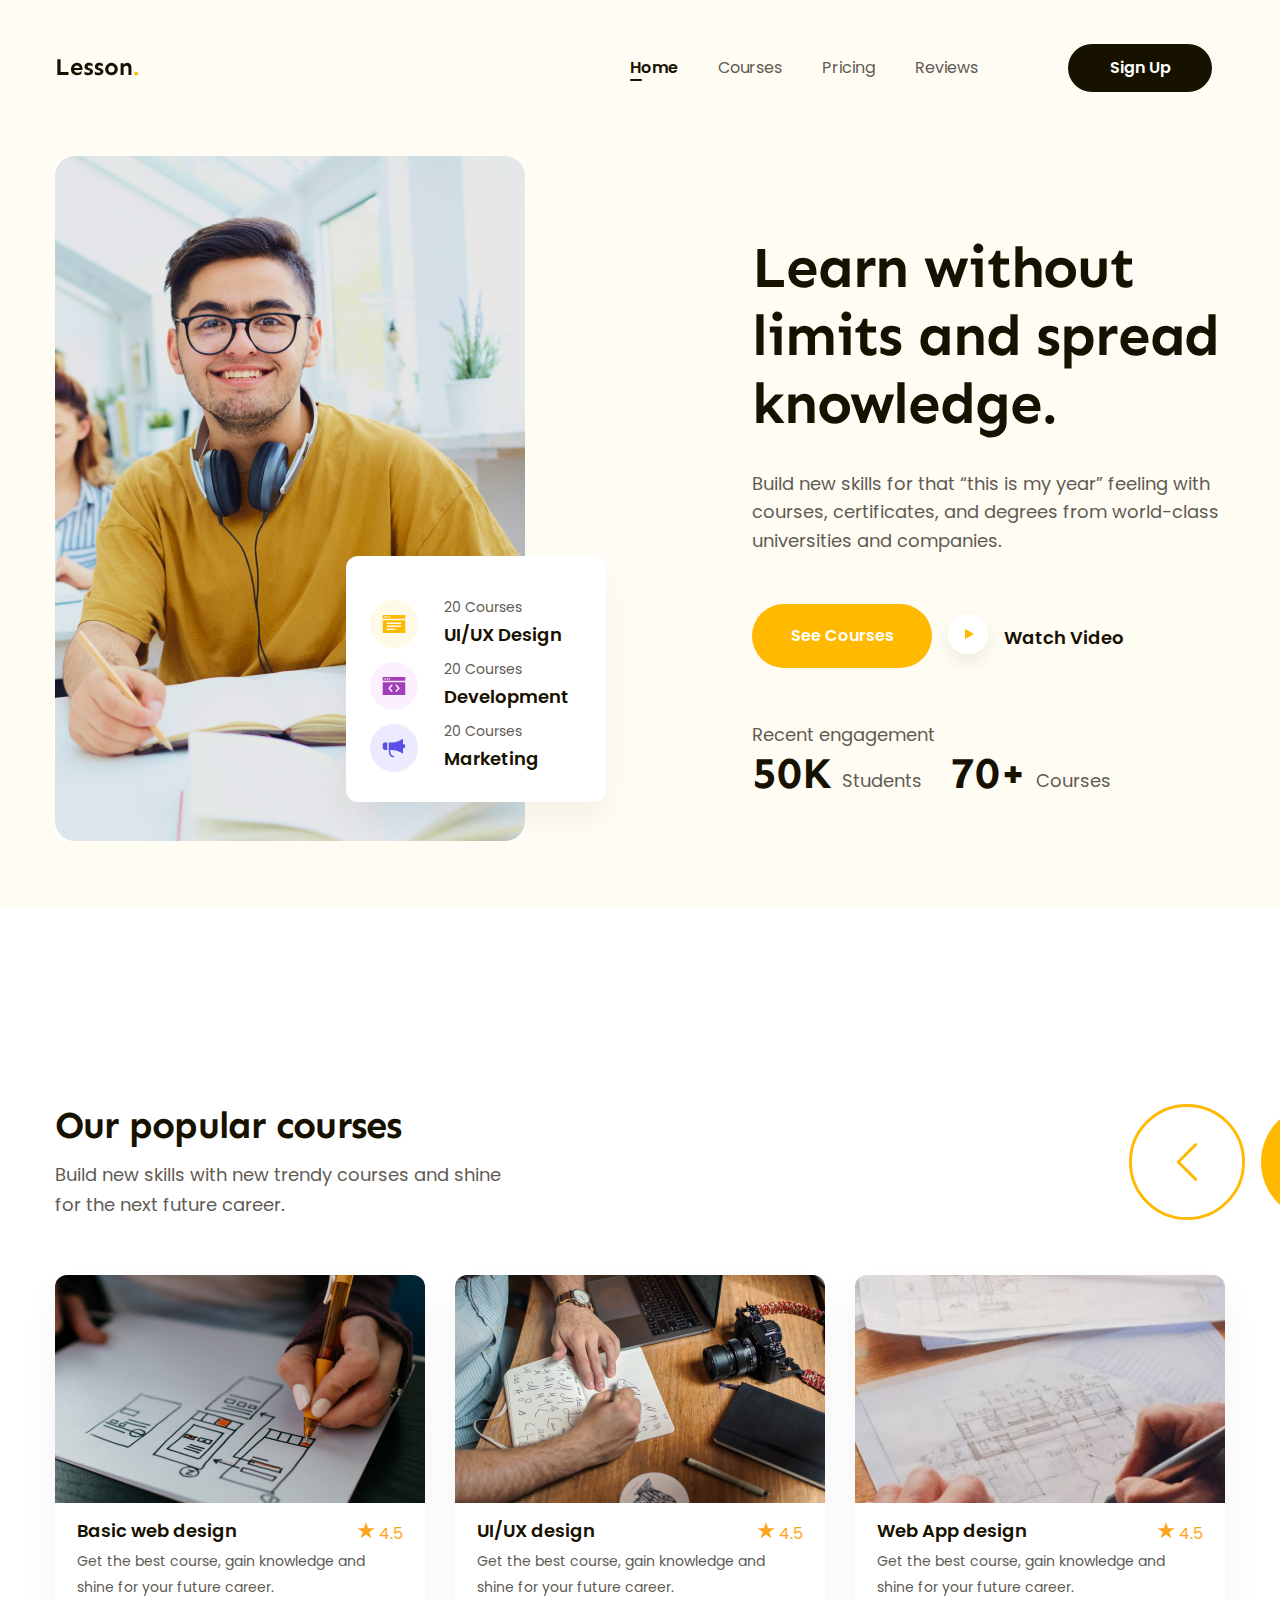
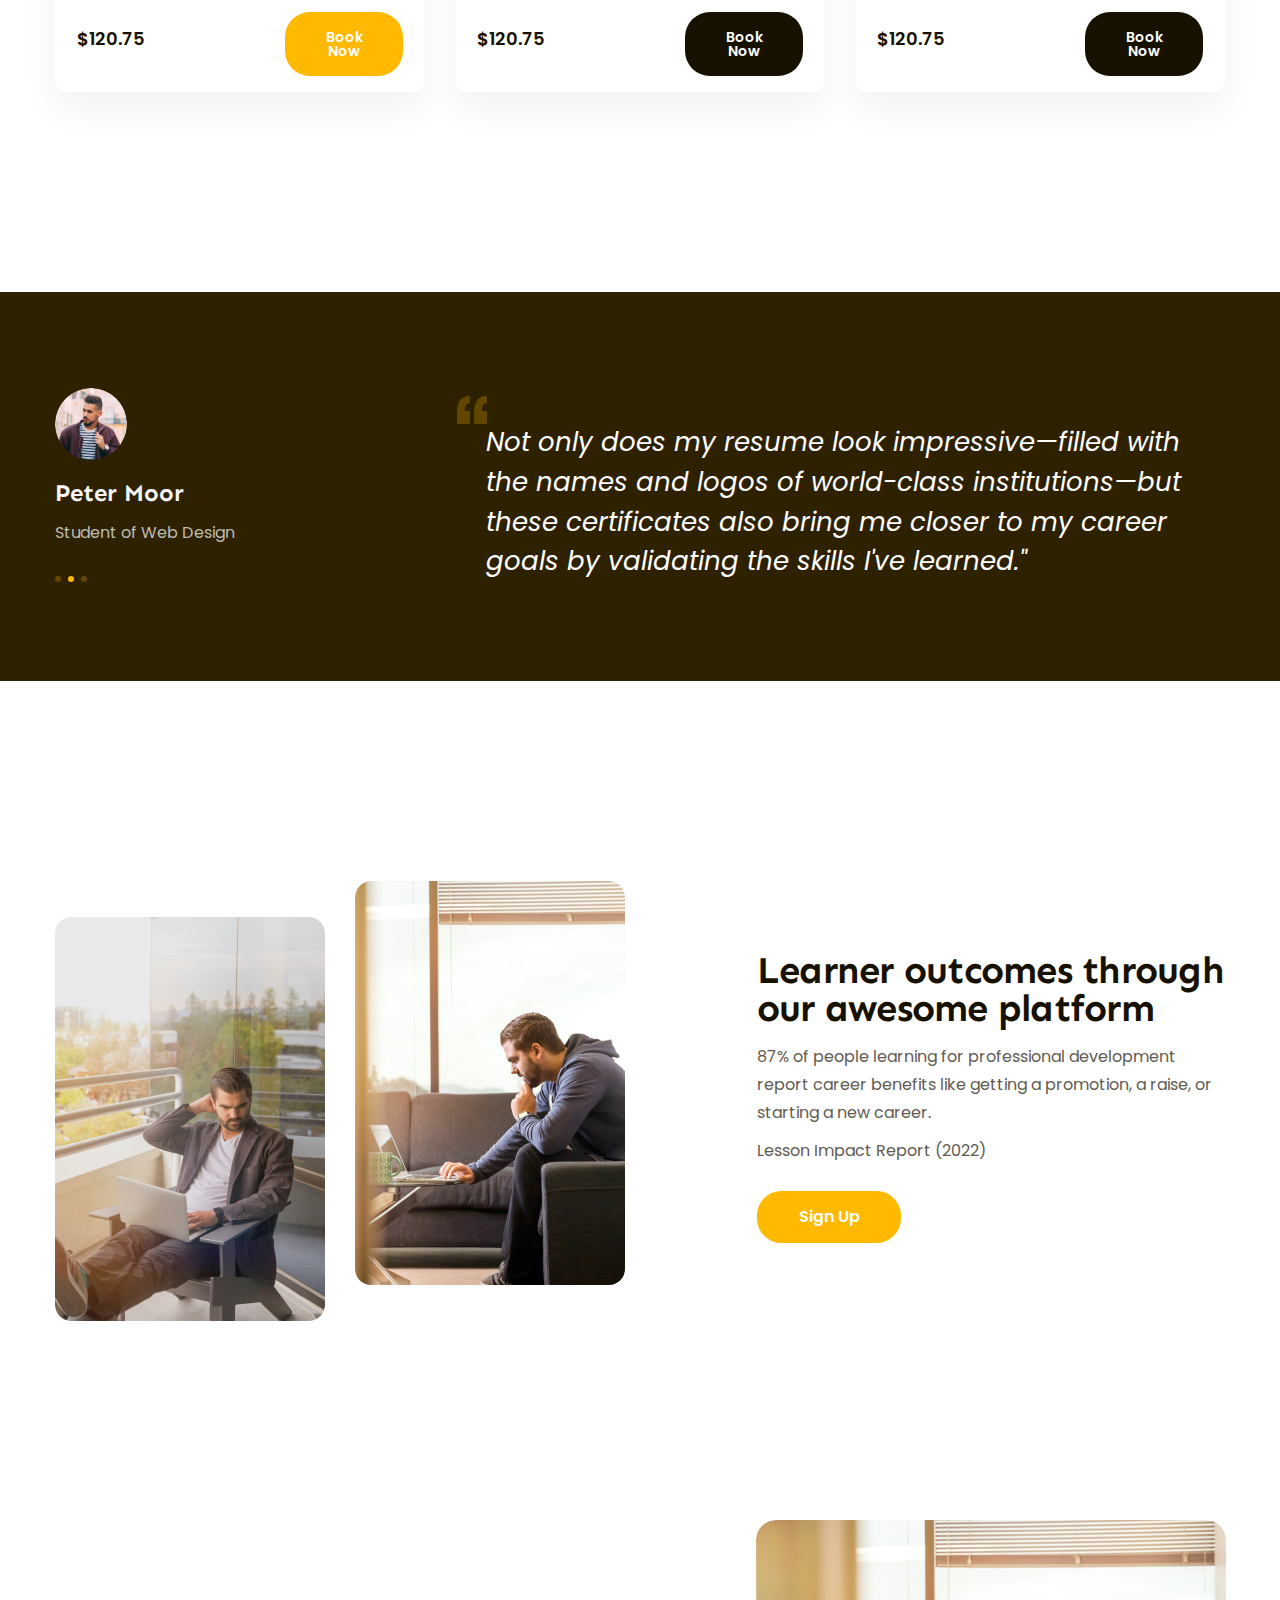
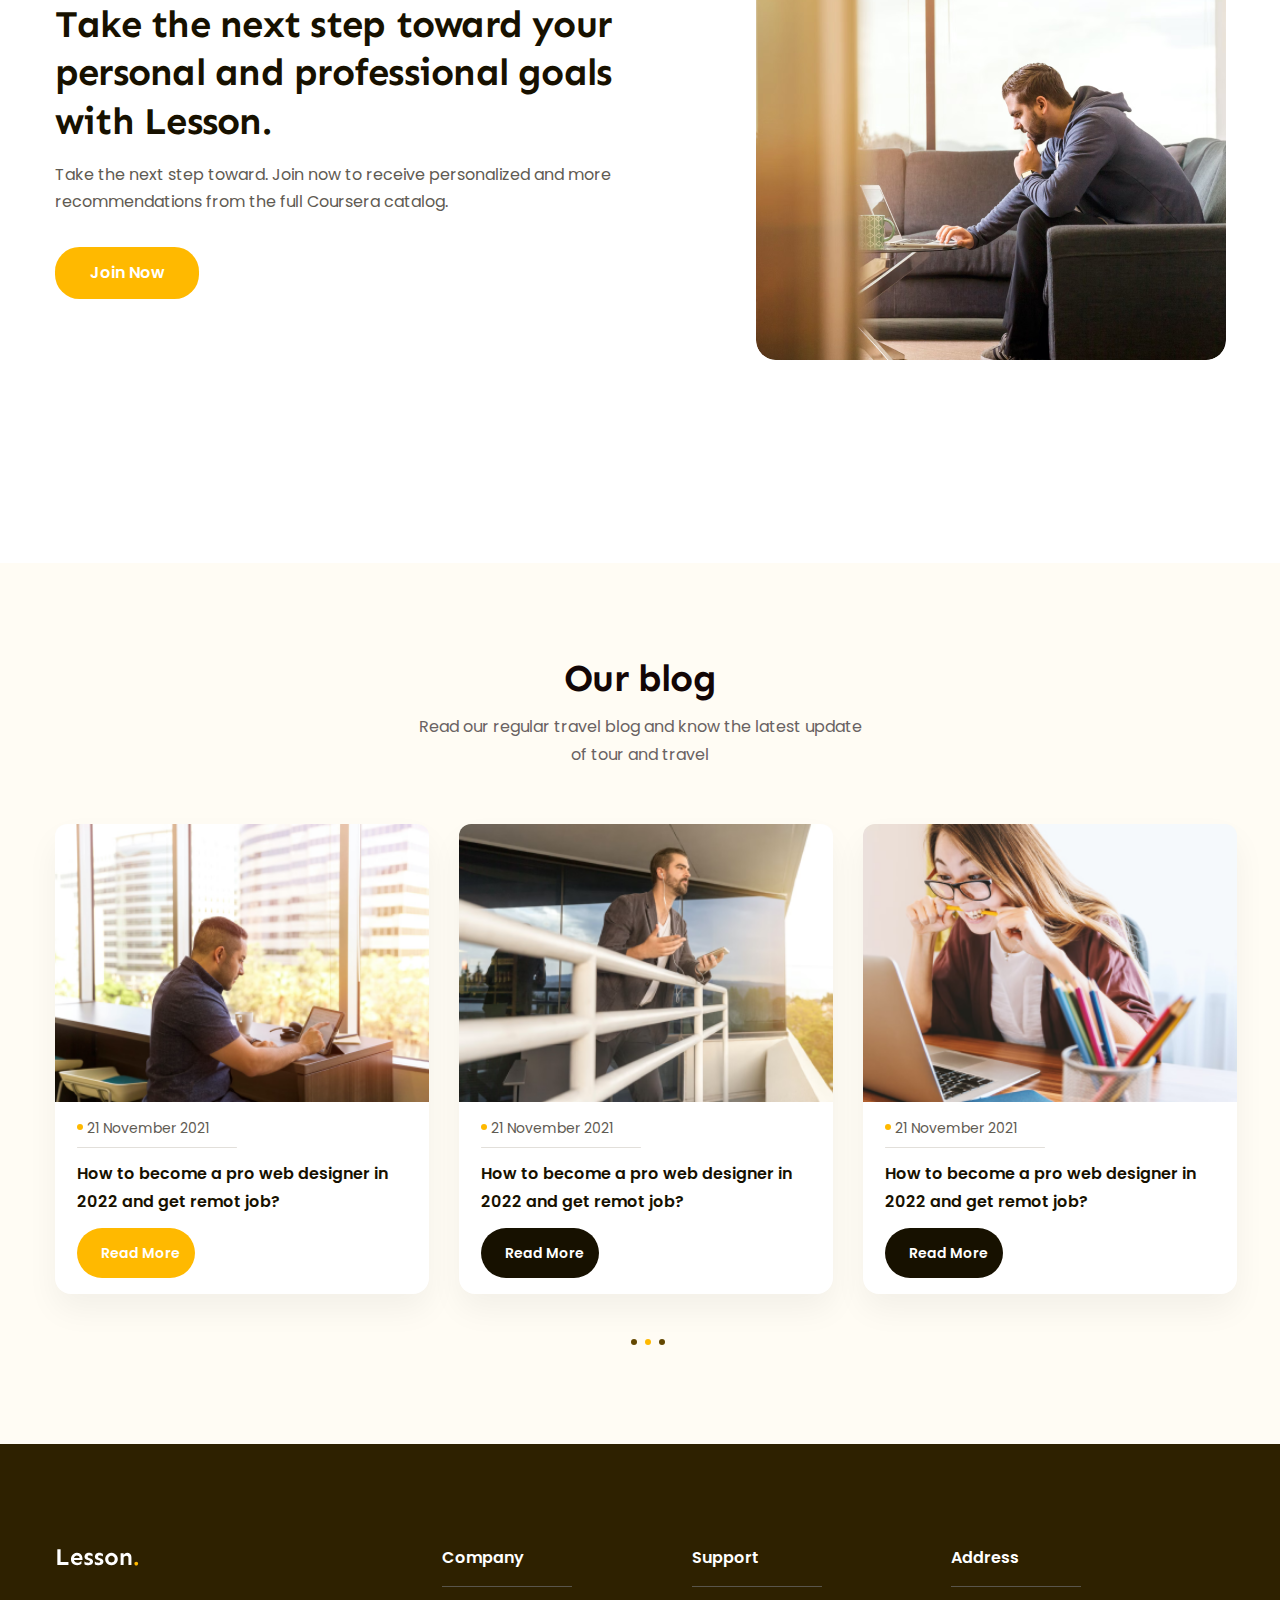
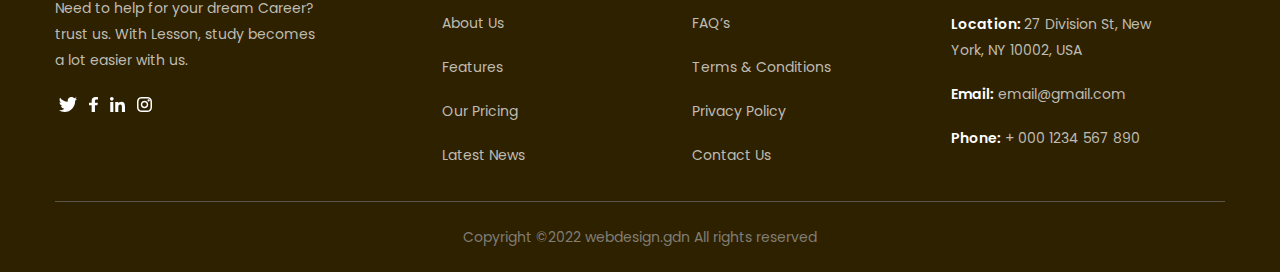
==== index.html @ 5caf8be7 "đổi tên file gốc" ====
<!DOCTYPE html>
<html lang="en">
    <head>
        <meta charset="UTF-8" />
        <meta name="viewport" content="width=device-width, initial-scale=1.0" />
        <meta http-equiv="X-UA-Compatible" content="ie=edge" />
        <title>Project 02</title>
        <link rel="stylesheet" href="./assets/css/reset.css" />
        <link rel="stylesheet" href="./assets/css/styles.css" />
        <link rel="preconnect" href="https://fonts.googleapis.com" />
        <link rel="preconnect" href="https://fonts.gstatic.com" crossorigin />
        <link
            href="https://fonts.googleapis.com/css2?family=Poppins:ital,wght@0,400;0,500;0,600;0,700;1,400&family=Sen:wght@700&display=swap"
            rel="stylesheet"
        />
    </head>
    <body>
        <!-- Header -->
        <header class="header fixed">
            <div class="content content-row">
                <a href="#"><img src="./assets/img/logo.svg" alt="Lesson" /></a>
                <!-- navbar -->
                <nav class="nav">
                    <ul>
                        <li>
                            <a href="#" class="home">Home</a>
                        </li>
                        <li>
                            <a href="#courses">Courses</a>
                        </li>
                        <li>
                            <a href="#pricing">Pricing</a>
                        </li>
                        <li>
                            <a href="#review">Reviews</a>
                        </li>
                    </ul>
                </nav>

                <!-- Action -->
                <div class="action">
                    <a href="" class="btn btn-link">Sign Up</a>
                </div>
            </div>
        </header>
        <main>
            <!-- Hero -->
            <div class="hero">
                <div class="content">
                    <div class="img-block">
                        <img
                            src="./assets/img/hero-img.jpg"
                            alt=""
                            class="image"
                        />

                        <div class="hero-trend">
                            <div class="row">
                                <img
                                    src="./assets/img/trend-img1.svg"
                                    alt=""
                                    class="hero-icon"
                                />
                                <div class="column">
                                    <p class="trend-desc">20 Courses</p>
                                    <strong class="trend-title"
                                        >UI/UX Design</strong
                                    >
                                </div>
                            </div>
                            <div class="row">
                                <img
                                    src="./assets/img/trend-img2.svg"
                                    alt=""
                                    class="hero-icon"
                                />
                                <div class="column">
                                    <p class="trend-desc">20 Courses</p>
                                    <strong class="trend-title"
                                        >Development</strong
                                    >
                                </div>
                            </div>
                            <div class="row">
                                <img
                                    src="./assets/img/trend-img3.svg"
                                    alt=""
                                    class="hero-icon"
                                />
                                <div class="column">
                                    <p class="trend-desc">20 Courses</p>
                                    <strong class="trend-title"
                                        >Marketing</strong
                                    >
                                </div>
                            </div>
                        </div>
                    </div>
                    <div class="info">
                        <div class="info-right">
                            <h2 class="sub-title">
                                Learn without limits and spread knowledge.
                            </h2>
                            <p class="desc">
                                Build new skills for that “this is my year”
                                feeling with courses, certificates, and degrees
                                from world-class universities and companies.
                            </p>
                            <div class="hero-btn">
                                <div class="hero-action">
                                    <a href="" class="btn btn-hero"
                                        >See Courses</a
                                    >
                                </div>
                                <div class="hero-watch">
                                    <img
                                        src="./assets/img/hero watch -img.svg"
                                        alt=""
                                    />
                                    <span class="title">Watch Video</span>
                                </div>
                            </div>
                            <h2 class="subcri-title">Recent engagement</h2>
                            <div class="hero-value">
                                <div class="value-row">
                                    <strong class="value">50K</strong>
                                    <p class="subcrition">Students</p>
                                </div>
                                <div class="value-row">
                                    <strong class="value">70+</strong>
                                    <p class="subcrition">Courses</p>
                                </div>
                            </div>
                        </div>
                    </div>
                </div>
            </div>

            <!-- Courses -->
            <div id="courses" class="courses">
                <div class="content">
                    <div class="courses-content">
                        <h3 class="courses-title">Our popular courses</h3>
                        <div class="courses-row">
                            <p class="courses-desc">
                                Build new skills with new trendy courses and
                                shine for the next future career.
                            </p>
                            <div class="courses-arrow">
                                <div class="courses-arrow arrow-left">
                                    <img
                                        src="./assets/img/courses-icon1.svg"
                                        alt=""
                                        class="img-arrow"
                                    />
                                </div>
                                <div class="courses-arrow arrow-right">
                                    <img
                                        src="./assets/img/courses-icon2.svg"
                                        alt=""
                                        class="img-arrow"
                                    />
                                </div>
                            </div>
                        </div>

                        <!-- courses list -->
                        <div class="courses-list">
                            <!-- item 1 -->
                            <div class="item">
                                <a href="">
                                    <img
                                        src="./assets/img/basic.png"
                                        alt=""
                                        class="thumb"
                                    />
                                </a>
                                <div class="body">
                                    <div class="body-feedback">
                                        <h3 class="item-title">
                                            <a href="">Basic web design</a>
                                        </h3>
                                        <div class="feedback">
                                            <img
                                                src="./assets/img/star.svg"
                                                alt=""
                                                class="feedback-icon"
                                            />
                                            <span class="feedback-value"
                                                >4.5</span
                                            >
                                        </div>
                                    </div>
                                    <p
                                        class="item-desc line-clamp"
                                        style="--line-clamp: 3"
                                    >
                                        Get the best course, gain knowledge and
                                        shine for your future career.
                                    </p>
                                    <div class="buier">
                                        <span class="buier-money">$120.75</span>
                                        <div class="btn-right">
                                            <a href="" class="btn btn-item"
                                                >Book Now</a
                                            >
                                        </div>
                                    </div>
                                </div>
                            </div>

                            <!-- item 2 -->
                            <div class="item">
                                <a href="">
                                    <img
                                        src="./assets/img/ui-ux.png"
                                        alt=""
                                        class="thumb"
                                    />
                                </a>
                                <div class="body">
                                    <div class="body-feedback">
                                        <h3 class="item-title">
                                            <a href="">UI/UX design</a>
                                        </h3>
                                        <div class="feedback">
                                            <img
                                                src="./assets/img/star.svg"
                                                alt=""
                                                class="feedback-icon"
                                            />
                                            <span class="feedback-value"
                                                >4.5</span
                                            >
                                        </div>
                                    </div>
                                    <p
                                        class="item-desc line-clamp"
                                        style="--line-clamp: 3"
                                    >
                                        Get the best course, gain knowledge and
                                        shine for your future career.
                                    </p>
                                    <div class="buier">
                                        <span class="buier-money">$120.75</span>
                                        <div class="btn-right">
                                            <a
                                                href=""
                                                class="btn btn-item btn-black"
                                                >Book Now</a
                                            >
                                        </div>
                                    </div>
                                </div>
                            </div>

                            <!-- item 3 -->
                            <div class="item">
                                <a href="">
                                    <img
                                        src="./assets/img/web-app.png"
                                        alt=""
                                        class="thumb"
                                    />
                                </a>
                                <div class="body">
                                    <div class="body-feedback">
                                        <h3 class="item-title">
                                            <a href="">Web App design </a>
                                        </h3>
                                        <div class="feedback">
                                            <img
                                                src="./assets/img/star.svg"
                                                alt=""
                                                class="feedback-icon"
                                            />
                                            <span class="feedback-value"
                                                >4.5</span
                                            >
                                        </div>
                                    </div>
                                    <p
                                        class="item-desc line-clamp"
                                        style="--line-clamp: 3"
                                    >
                                        Get the best course, gain knowledge and
                                        shine for your future career.
                                    </p>
                                    <div class="buier">
                                        <span class="buier-money">$120.75</span>
                                        <div class="btn-right">
                                            <a
                                                href=""
                                                class="btn btn-item btn-black"
                                                >Book Now</a
                                            >
                                        </div>
                                    </div>
                                </div>
                            </div>
                        </div>
                    </div>
                </div>
            </div>

            <!-- Testimonial -->
            <div class="testimonial">
                <div class="content">
                    <div class="testimonial-content">
                        <div class="testimonial-introduct">
                            <img
                                src="./assets/img/introduct-img.png"
                                alt=""
                                class="introduct-img"
                            />
                            <h3 class="introduct-name">Peter Moor</h3>
                            <p class="introduct-desc">Student of Web Design</p>
                            <div class="introduct-icon">
                                <img
                                    src="./assets/img/introduct-icon1.svg"
                                    alt=""
                                />
                                <img
                                    src="./assets/img/introduct-icon2.svg"
                                    alt=""
                                />
                                <img
                                    src="./assets/img/introduct-icon3.svg"
                                    alt=""
                                />
                            </div>
                        </div>
                        <div class="introduct-quote">
                            <img
                                src="./assets/img/quote-img.svg"
                                alt=""
                                class="quote-img"
                            />
                            <p class="quote-desc">
                                Not only does my resume look impressive—filled
                                with the names and logos of world-class
                                institutions—but these certificates also bring
                                me closer to my career goals by validating the
                                skills I've learned."
                            </p>
                        </div>
                    </div>
                </div>
            </div>

            <!-- Features -->
            <div id="pricing" class="features">
                <div class="content">
                    <div class="features-content">
                        <div class="features-img">
                            <img
                                src="./assets/img/features-img1.png"
                                alt=""
                                class="img-features features-bottom"
                            />
                            <img
                                src="./assets/img/features-img2.png"
                                alt=""
                                class="img-features features-right"
                            />
                        </div>
                        <div class="features-info">
                            <div class="features-column">
                                <h3 class="features-sub">
                                    Learner outcomes through our awesome
                                    platform
                                </h3>
                                <p class="features-desc">
                                    87% of people learning for professional
                                    development report career benefits like
                                    getting a promotion, a raise, or starting a
                                    new career.
                                </p>
                                <p class="features-title">
                                    Lesson Impact Report (2022)
                                </p>
                                <div class="features-btn">
                                    <a href="" class="btn">Sign Up</a>
                                </div>
                            </div>
                        </div>
                    </div>
                </div>
            </div>

            <!-- CTA -->
            <div class="cta">
                <div class="content">
                    <div class="cta-content">
                        <div class="cta-info">
                            <h3 class="cta-sub">
                                Take the next step toward your personal and
                                professional goals with Lesson.
                            </h3>
                            <p class="cta-desc">
                                Take the next step toward. Join now to receive
                                personalized and more recommendations from the
                                full Coursera catalog.
                            </p>
                            <div class="cta-btn">
                                <a href="" class="btn">Join Now</a>
                            </div>
                        </div>
                        <div class="cta-img">
                            <img
                                src="./assets/img/cta-img.png"
                                alt=""
                                class="img-cta"
                            />
                        </div>
                    </div>
                </div>
            </div>

            <!-- Blog -->
            <div id="review" class="blog">
                <div class="content">
                    <div class="blog-content">
                        <header class="header-blog">
                            <h3 class="blog-sub">Our blog</h3>
                            <p class="blog-desc">
                                Read our regular travel blog and know the latest
                                update of tour and travel
                            </p>
                        </header>

                        <!-- blog list -->
                        <div class="blog-list">
                            <!-- item 1 -->
                            <div class="blog-item">
                                <a href="">
                                    <img
                                        src="./assets/img/blog-img1.png"
                                        alt=""
                                        class="blog-thumb"
                                    />
                                </a>
                                <div class="blog-body">
                                    <div class="blog-date">
                                        <img
                                            src="./assets/img/blog-icon.svg"
                                            alt=""
                                            class="blog-icon"
                                        />
                                        <p class="date-blog">
                                            21 November 2021
                                        </p>
                                    </div>
                                    <div class="blog-line"></div>
                                    <p
                                        class="blog-question line-clamp"
                                        style="--line-clamp: 3"
                                    >
                                        How to become a pro web designer in 2022
                                        and get remot job?
                                    </p>
                                    <div class="blog-btn">
                                        <a href="" class="btn btn-blog"
                                            >Read More</a
                                        >
                                    </div>
                                </div>
                            </div>
                            <!-- item 2 -->
                            <div class="blog-item">
                                <a href="">
                                    <img
                                        src="./assets/img/blog-img2.png"
                                        alt=""
                                        class="blog-thumb"
                                    />
                                </a>
                                <div class="blog-body">
                                    <div class="blog-date">
                                        <img
                                            src="./assets/img/blog-icon.svg"
                                            alt=""
                                            class="blog-icon"
                                        />
                                        <p class="date-blog">
                                            21 November 2021
                                        </p>
                                    </div>
                                    <div class="blog-line"></div>
                                    <p
                                        class="blog-question line-clamp"
                                        style="--line-clamp: 3"
                                    >
                                        How to become a pro web designer in 2022
                                        and get remot job?
                                    </p>
                                    <div class="blog-btn">
                                        <a
                                            href=""
                                            class="btn btn-blog btn-blacka"
                                            >Read More</a
                                        >
                                    </div>
                                </div>
                            </div>
                            <!-- item 3 -->
                            <div class="blog-item">
                                <a href="">
                                    <img
                                        src="./assets/img/blog-img3.png"
                                        alt=""
                                        class="blog-thumb"
                                    />
                                </a>
                                <div class="blog-body">
                                    <div class="blog-date">
                                        <img
                                            src="./assets/img/blog-icon.svg"
                                            alt=""
                                            class="blog-icon"
                                        />
                                        <p class="date-blog">
                                            21 November 2021
                                        </p>
                                    </div>
                                    <div class="blog-line"></div>
                                    <p
                                        class="blog-question line-clamp"
                                        style="--line-clamp: 3"
                                    >
                                        How to become a pro web designer in 2022
                                        and get remot job?
                                    </p>
                                    <div class="blog-btn">
                                        <a
                                            href=""
                                            class="btn btn-blog btn-blacka"
                                            >Read More</a
                                        >
                                    </div>
                                </div>
                            </div>
                        </div>
                        <div class="blog-dot">
                            <img
                                src="./assets/img/introduct-icon1.svg"
                                alt=""
                                class="img-dot"
                            />
                            <img
                                src="./assets/img/introduct-icon2.svg"
                                alt=""
                                class="img-dot"
                            />
                            <img
                                src="./assets/img/introduct-icon3.svg"
                                alt=""
                                class="img-dot"
                            />
                        </div>
                    </div>
                </div>
            </div>
        </main>
        <!-- Footer -->
        <footer class="footer">
            <div class="content">
                <div class="footer-content">
                    <!-- footer row -->
                    <div class="footer-row">
                        <!-- lesson -->
                        <div class="footer-column column-top">
                            <div class="footer-logo">
                                <a href="#">
                                    <img
                                        src="./assets/img/Logo1.svg"
                                        alt=""
                                        class="footer-img"
                                    />
                                </a>
                            </div>
                            <p class="footer-desc">
                                Need to help for your dream Career? trust us.
                                With Lesson, study becomes a lot easier with us.
                            </p>
                            <div class="footer-icon">
                                <a href="">
                                    <img
                                        src="./assets/img/twitter.svg"
                                        alt=""
                                        class="icon-footer"
                                    />
                                </a>
                                <a href="">
                                    <img
                                        src="./assets/img/f.svg"
                                        alt=""
                                        class="icon-footer"
                                    />
                                </a>
                                <a href="">
                                    <img
                                        src="./assets/img/linked_in.svg"
                                        alt=""
                                        class="icon-footer"
                                    />
                                </a>
                                <a href="">
                                    <img
                                        src="./assets/img/instagram.svg"
                                        alt=""
                                        class="icon-footer"
                                    />
                                </a>
                            </div>
                        </div>
                        <!-- Company -->
                        <div class="footer-column">
                            <h3 class="footer-heading">Company</h3>
                            <div class="footer-line"></div>
                            <ul class="footer-list">
                                <li class="footer-item">
                                    <a href="">About Us</a>
                                </li>
                                <li class="footer-item">
                                    <a href="">Features</a>
                                </li>
                                <li class="footer-item">
                                    <a href="">Our Pricing</a>
                                </li>
                                <li class="footer-item">
                                    <a href="">Latest News</a>
                                </li>
                            </ul>
                        </div>
                        <!-- Support -->
                        <div class="footer-column">
                            <h3 class="footer-heading">Support</h3>
                            <div class="footer-line"></div>
                            <ul class="footer-list">
                                <li class="footer-item">
                                    <a href="">FAQ’s</a>
                                </li>
                                <li class="footer-item">
                                    <a href="">Terms & Conditions</a>
                                </li>
                                <li class="footer-item">
                                    <a href="">Privacy Policy</a>
                                </li>
                                <li class="footer-item">
                                    <a href="">Contact Us</a>
                                </li>
                            </ul>
                        </div>
                        <!-- Address -->
                        <div class="footer-column">
                            <h3 class="footer-heading">Address</h3>
                            <div class="footer-line"></div>
                            <div class="footer-email">
                                <p class="email-footer">
                                    <b>Location: </b>27 Division St, New York,
                                    NY 10002, USA
                                </p>
                                <p class="email-footer">
                                    <b> Email:</b> email@gmail.com
                                </p>
                                <p class="email-footer">
                                    <b>Phone:</b> + 000 1234 567 890
                                </p>
                            </div>
                        </div>
                    </div>

                    <div class="footer-diving-line"></div>
                    <p class="copyright">
                        Copyright ©2022 webdesign.gdn All rights reserved
                    </p>
                </div>
            </div>
        </footer>
    </body>
</html>
---- assets/css/styles.css ----
* {
    box-sizing: border-box;
}

html {
    font-size: 62.5%;
    scroll-behavior: smooth;
}

:root {
    --primary-color: #ffb900;
}

body {
    font-size: 1.6rem;
    font-family: "Poppins", sans-serif;
}

/* common */
.content {
    width: 1170px;
    margin-left: auto;
    margin-right: auto;
}

a {
    text-decoration: none;
}

.btn {
    display: inline-block;
    border-radius: 24.5px;
    background: var(--primary-color);
    color: #fff;
    text-align: center;
    font-size: 1.6rem;
    font-weight: 600;
    padding: 18px 20px;
    width: 144px;
}

.btn:hover {
    opacity: 0.8;
}

.line-clamp {
    display: -webkit-box;
    -webkit-line-clamp: var(--line-clamp, 2);
    -webkit-box-orient: vertical;
    overflow: hidden;
}
/* common */

/* header */
.header {
    background: #fffcf4;
}

.fixed {
    position: sticky;
    top: -38px;
    z-index: 1;
}
.header .content-row {
    display: flex;
    align-items: center;
    padding-top: 44px;
}

.header .nav ul {
    display: flex;
    margin-left: 470px;
}

.nav li .home {
    position: relative;
    color: #171100;
    text-align: center;
    font-size: 1.6rem;
    font-weight: 600;
}

.nav li .home::before {
    position: absolute;
    content: "";
    width: 12px;
    height: 2px;
    bottom: 12px;
    border-radius: 1px;
    background: #171100;
}
.nav ul a {
    color: #5f5b53;
    text-align: center;
    font-size: 1.6rem;
    font-weight: 400;
    padding: 14px 20px;
}

.nav ul a:hover {
    text-decoration: underline;
}

.action .btn-link {
    margin-left: 70px;
    background: #171100;
    padding: 16px 18px;
}
/* header */

/* hero */
.hero {
    background: #fffcf4;
    padding: 64px 0 65px;
}
.hero .content {
    display: flex;
}

.hero .img-block,
.hero .info {
    width: 50%;
}

.hero .img-block {
    position: relative;
}
.hero .info {
    padding: 78px 0px 0px 72px;
}

.hero .info-right {
    margin-left: 40px;
}
.hero .img-block .image {
    display: block;
    width: 470px;
    height: 685px;
    object-fit: cover;
    border-radius: 12px;
}
.hero .sub-title {
    width: 470px;
    color: #171100;
    font-family: "Sen", sans-serif;
    font-size: 5.8rem;
    font-weight: 700;
    line-height: 1.17; /* 117.241% */
    letter-spacing: -1.16px;
}

.hero .desc {
    margin-top: 32px;
    width: 470px;
    color: #5f5b53;
    font-size: 1.8rem;
    font-weight: 400;
    line-height: 1.6; /* 166.667% */
}

.hero-btn {
    display: flex;
    align-items: center;
}

.hero-btn .btn-hero {
    margin-top: 38px;
    min-width: 180px;
    padding: 24px 20px;
    border-radius: 32px;
}

.hero-watch {
    display: flex;
    align-items: center;
}

.hero-watch .title {
    margin-top: 42px;
    color: #171100;
    font-size: 1.8rem;
    font-weight: 600;
    line-height: 1.6; /* 166.667% */
}

.hero-watch img {
    margin-top: 50px;
}

.hero .subcri-title {
    margin-top: 48px;
    color: #5f5b53;
    font-size: 1.8rem;
    font-weight: 400;
}

.hero-value {
    margin-top: 8px;
    display: flex;
}

.value-row {
    display: flex;
}

.value-row:nth-child(2) {
    margin-left: 28px;
}
.value-row .value {
    color: #171100;
    font-family: Sen;
    font-size: 4.4rem;
    font-weight: 700;
}

.value-row .subcrition {
    margin-top: 20px;
    margin-left: 10px;
    color: #5f5b53;
    font-size: 1.8rem;
    font-weight: 400;
}

.hero-trend {
    position: absolute;
    right: 34px;
    top: 400px;
    border-radius: 12px;
    background: #fff;
    box-shadow: 0px 16px 32px 0px rgba(0, 0, 0, 0.05);
    width: 260px;
    padding: 30px 24px;
}

.hero-trend .row {
    margin-top: 14px;
    display: flex;
}
.hero-trend .trend-desc {
    color: #5f5b53;
    font-size: 1.4rem;
    font-weight: 400;
}

.hero-trend .column {
    margin-left: 26px;
}

.hero-trend .trend-title {
    display: block;
    margin-top: 12px;
    color: #171100;
    font-size: 1.8rem;
    font-weight: 600;
}
/* hero */

/* Courses */
.courses {
}
.courses-content {
    padding-top: 200px;
}

.courses .courses-title {
    color: #171100;
    font-family: Sen;
    font-size: 3.8rem;
    font-weight: 700;
    letter-spacing: -0.76px;
}

.courses .courses-row {
    margin-top: 16px;
    display: flex;
}

.courses .courses-desc {
    width: 458px;
    color: #5f5b53;
    font-size: 1.8rem;
    font-weight: 400;
    line-height: 1.67; /* 166.667% */
}

.courses .courses-arrow {
    display: flex;
    margin-left: auto;
    margin-top: -28px;
}

.courses .arrow-right {
    margin-left: 16px;
}

.courses-list {
    display: flex;
    margin-top: 55px;
    gap: 30px;
}

.courses-list .item {
    flex: 1;
    border-radius: 12px;
    background: #fff;
    box-shadow: 0px 18px 36px 0px rgba(0, 0, 0, 0.05);
}

.courses-list .thumb {
    width: 100%;
    height: 228px;
    object-fit: cover;
    border-top-left-radius: 12px;
    border-top-right-radius: 12px;
}

.courses-list .body {
    padding: 16px 22px;
}

.courses-list .item-title a {
    color: #171100;
    font-size: 1.8rem;
    font-weight: 600;
}

.body-feedback {
    display: flex;
    justify-content: space-between;
}

.courses-list .item-desc {
    margin-top: 6px;
    width: 326px;
    color: #5f5b53;
    font-size: 1.4rem;
    font-weight: 400;
    line-height: 1.86; /* 185.714% */
}

.courses-list .feedback-value {
    color: #fea31b;
    font-size: 1.6rem;
    font-weight: 400;
}
.courses-list .buier {
    margin-top: 12px;
    display: flex;
}

.courses-list .btn-right {
    margin-left: auto;
}

.courses-list .buier-money {
    display: block;
    margin-top: 18px;
    color: #171100;
    font-size: 1.8rem;
    font-weight: 600;
}

.buier .btn-item {
    width: 118px;
    padding: 18px 24px;
    border-radius: 25px;
    font-size: 1.4rem;
}

.buier .btn-black {
    background: #171100;
}
/* Courses */

/* Testimonial */
.testimonial {
    margin-top: 200px;
    background: #2e2100;
}

.testimonial-content {
    padding: 96px 0;
    display: flex;
}

.testimonial-introduct {
    width: 30%;
}

.introduct-quote {
    position: relative;
    padding-top: 35px;
    margin-left: 80px;
    width: 740px;
    color: #fff;
    font-size: 2.6rem;
    font-style: italic;
    font-weight: 400;
    line-height: 1.53; /* 153.846% */
}
.introduct-img {
    width: 72px;
    height: 72px;
    object-fit: cover;
    border-radius: 72px;
}

.introduct-name {
    margin-top: 18px;
    color: #f7f7f7;
    font-family: Sen;
    font-size: 2.4rem;
    font-weight: 700;
}

.introduct-desc {
    margin-top: 20px;
    color: #bfbcb2;
    font-size: 1, 4rem;
    font-weight: 400;
}

.introduct-icon {
    margin-top: 28px;
}

.introduct-icon img {
    margin-left: 3px;
}

.introduct-icon img:first-child {
    margin-left: 0;
}

.quote-img {
    position: absolute;
    top: 8px;
    left: -29px;
}
/* Testimonial */

/* features */
.features {
}
.features-content {
    display: flex;
    padding-top: 200px;
}

.features-img,
.features-info {
    width: 50%;
}

.features-img {
    position: relative;
    display: flex;
}

.features-bottom {
    position: absolute;
    left: 0;
    bottom: -36px;
}
.features-right {
    margin-left: 300px;
}
.img-features {
    width: 270px;
    height: 404px;
    object-fit: cover;
    border-radius: 16px;
}
.features-info {
    padding: 70px 0px 0px 117px;
}

.features-sub {
    width: 470px;
    color: #171100;
    font-family: Sen;
    font-size: 3.8rem;
    font-weight: 700;
    letter-spacing: -0.76px;
}

.features-desc {
    margin-top: 16px;
    width: 458px;
    color: #5f5b53;
    font-size: 1.6rem;
    font-weight: 400;
    line-height: 1.75; /* 175% */
}

.features-title {
    margin-top: 16px;
    color: #5f5b53;
    font-size: 1.6rem;
    font-weight: 400;
}

.features-btn {
    margin-top: 32px;
}
/* features */

/* cta */
.cta {
    margin-top: 235px;
}

.cta-content {
    display: flex;
}

.cta-info {
    padding-top: 80px;
}

.cta-info,
.cta-img {
    width: 50%;
}
.cta-sub {
    width: 570px;
    color: #171100;
    font-family: Sen;
    font-size: 3.8rem;
    font-weight: 700;
    line-height: 1.27; /* 126.316% */
    letter-spacing: -0.76px;
}

.cta-desc {
    margin-top: 16px;
    width: 570px;
    color: #5f5b53;
    font-size: 1.6rem;
    font-weight: 400;
    line-height: 1.7; /* 175% */
}

.cta-btn {
    margin-top: 32px;
}

.cta-img {
}

.img-cta {
    width: 470px;
    height: 440px;
    object-fit: cover;
    border-radius: 20px;
    margin-left: 116px;
}
/* cta */

/* blog */
.blog {
    margin-top: 200px;
    background: #fffcf4;
}
.blog-content {
    padding: 96px 0;
}
.blog-sub {
    color: #130606;
    text-align: center;
    font-family: Sen;
    font-size: 3.8rem;
    font-weight: 700;
    letter-spacing: -0.76px;
}

.blog-desc {
    margin: 16px auto 0;
    width: 448px;
    text-align: center;
    color: #696262;
    font-size: 1.6rem;
    font-weight: 400;
    line-height: 28px; /* 175% */
}

.blog-list {
    display: flex;
    margin-top: 55px;
    gap: 30px;
}

.blog-item {
    flex: 1;
    border-radius: 16px;
    background: #fff;
    box-shadow: 0px 16px 32px 0px rgba(0, 0, 0, 0.05);
}

.blog-thumb {
    width: 100%;
    height: 278px;
    object-fit: cover;
    border-radius: 12px 12px 0px 0px;
}

.blog-body {
    padding: 16px 22px;
}

.blog-date {
    display: flex;
    align-items: center;
}

.date-blog {
    margin-left: 4px;
    color: #5f5b53;
    font-size: 1.4rem;
    font-weight: 400;
}

.blog-icon {
    margin-bottom: 3px;
}

.blog-line {
    margin-top: 12px;
    width: 160px;
    height: 1px;
    border-radius: 0.5px;
    background: #e2dfda;
}

.blog-question {
    margin-top: 12px;
    width: 330px;
    color: #171100;
    font-size: 1.6rem;
    font-weight: 600;
    line-height: 28px; /* 175% */
}

.blog-btn {
    margin-top: 12px;
}

.btn-blog {
    width: 118px;
    white-space: nowrap;
    padding: 18px 24px;
    border-radius: 25px;
    font-size: 1.4rem;
}

.btn-blacka {
    background: #171100;
}

.blog-dot {
    margin-top: 38px;
    margin-left: 576px;
}

.img-dot {
    margin-left: 4px;
}

.img-dot:first-child {
    margin-left: 0;
}
/* blog */

/* footer */
.footer {
    background: #2e2100;
}

.footer-content {
    padding: 96px 0 28px;
}

.footer-row {
    display: flex;
    gap: 120px;
}

.footer-desc {
    margin-top: 18px;
    width: 267px;
    color: #bfbcb2;
    font-size: 1.4rem;
    font-weight: 400;
    line-height: 1.86; /* 185.714% */
}

.icon-footer {
    margin-top: 18px;
}

.icon-footer:hover {
    background: #333;
}

.icon-footer {
    padding: 6px 4px;
    margin-left: 4px;
}

.icon-footer:first-child {
    margin-left: 0;
}

.footer-heading {
    margin-top: 10px;
    color: #fff;
    font-size: 1.6rem;
    font-weight: 600;
}

.footer-line {
    margin-top: 20px;
    width: 130px;
    height: 1px;
    background: #59554b;
}

.footer-item {
    padding-top: 28px;
}
.footer-item a {
    white-space: nowrap;
    color: #bfbcb2;
    font-size: 1.4rem;
    font-weight: 400;
}

.footer-email {
    margin-top: 28px;
}

.email-footer {
    width: 231px;
    color: #bfbcb2;
    font-size: 1.4rem;
    font-weight: 400;
    line-height: 26px;
}

.email-footer b {
    color: #fff;
    font-weight: 600;
}

.email-footer {
    margin-top: 18px;
}
.email-footer:first-child {
    margin-top: -4px;
}

.footer-diving-line {
    margin-top: 38px;
    width: 1170px;
    height: 1px;
    flex-shrink: 0;
    background: #59554b;
}

.copyright {
    margin-top: 28px;
    color: #807d74;
    text-align: center;
    font-size: 1.4rem;
    font-style: normal;
    font-weight: 400;
}
/* footer */
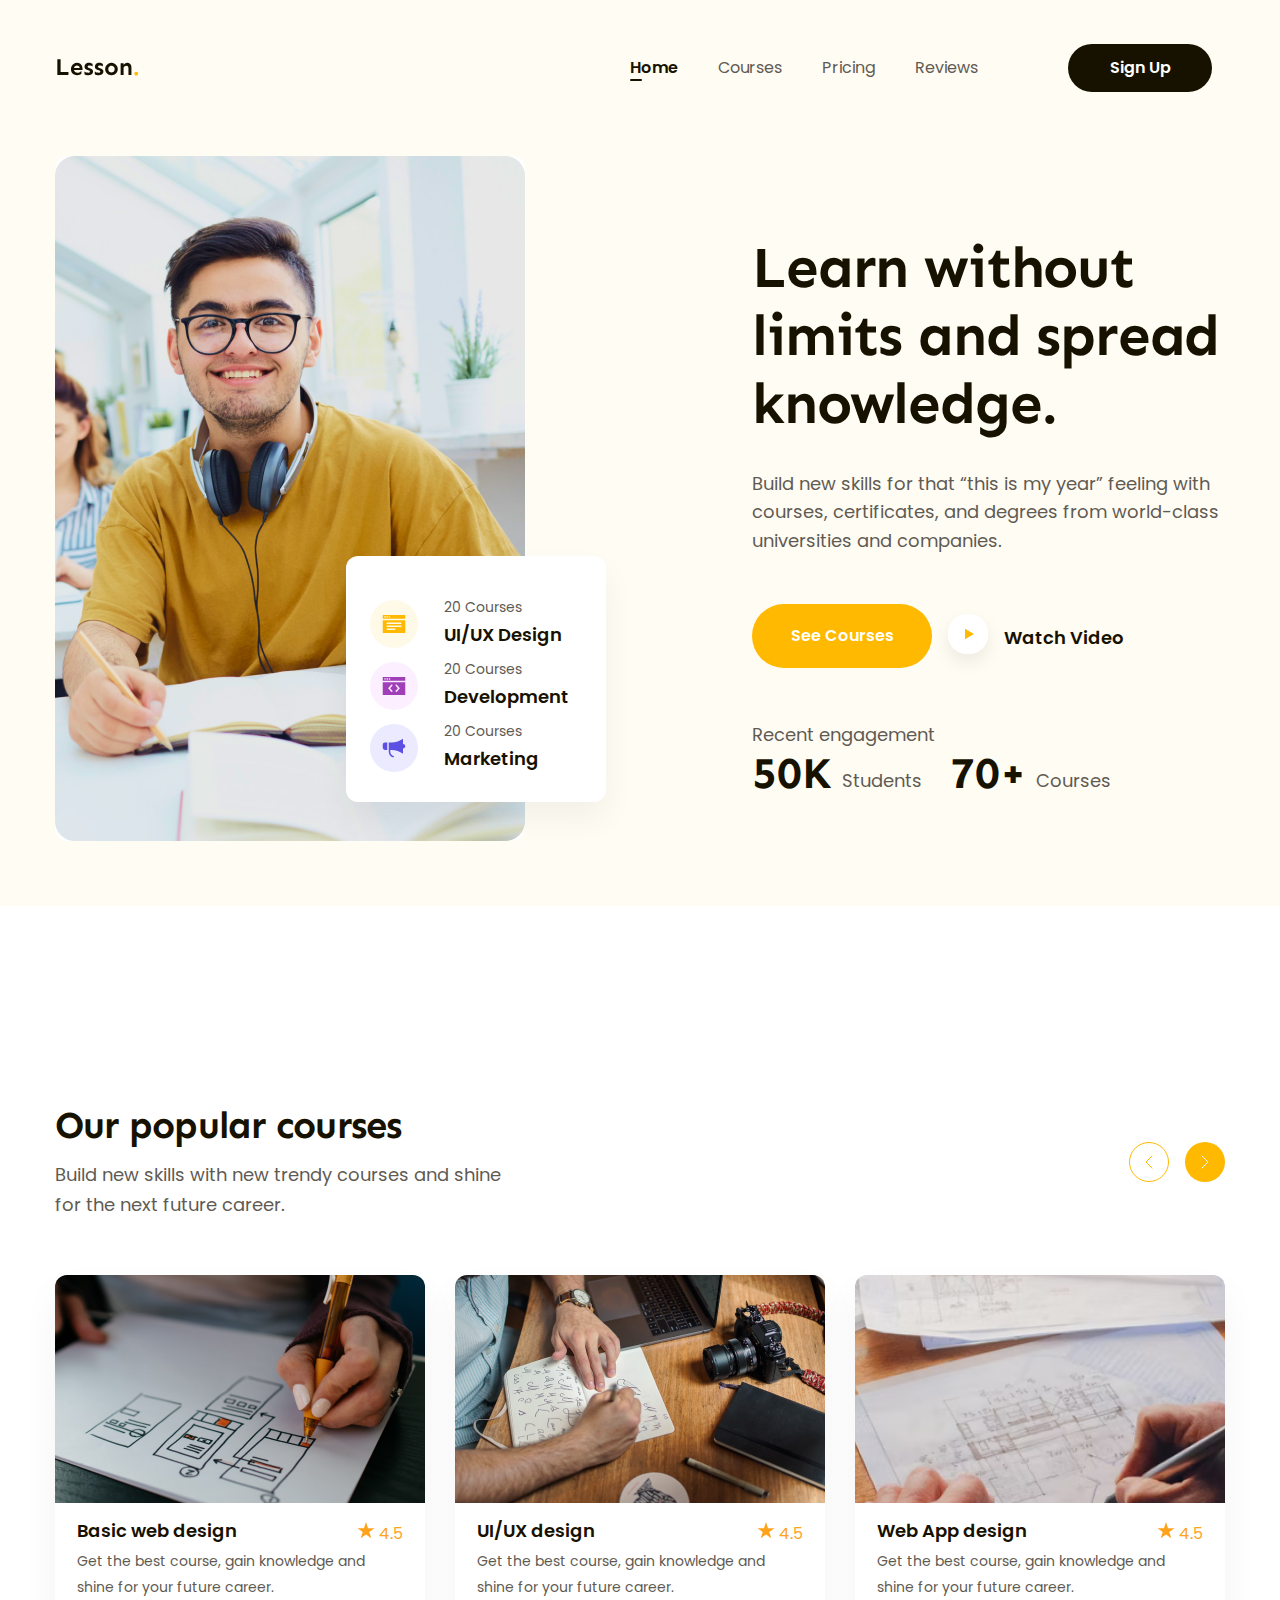
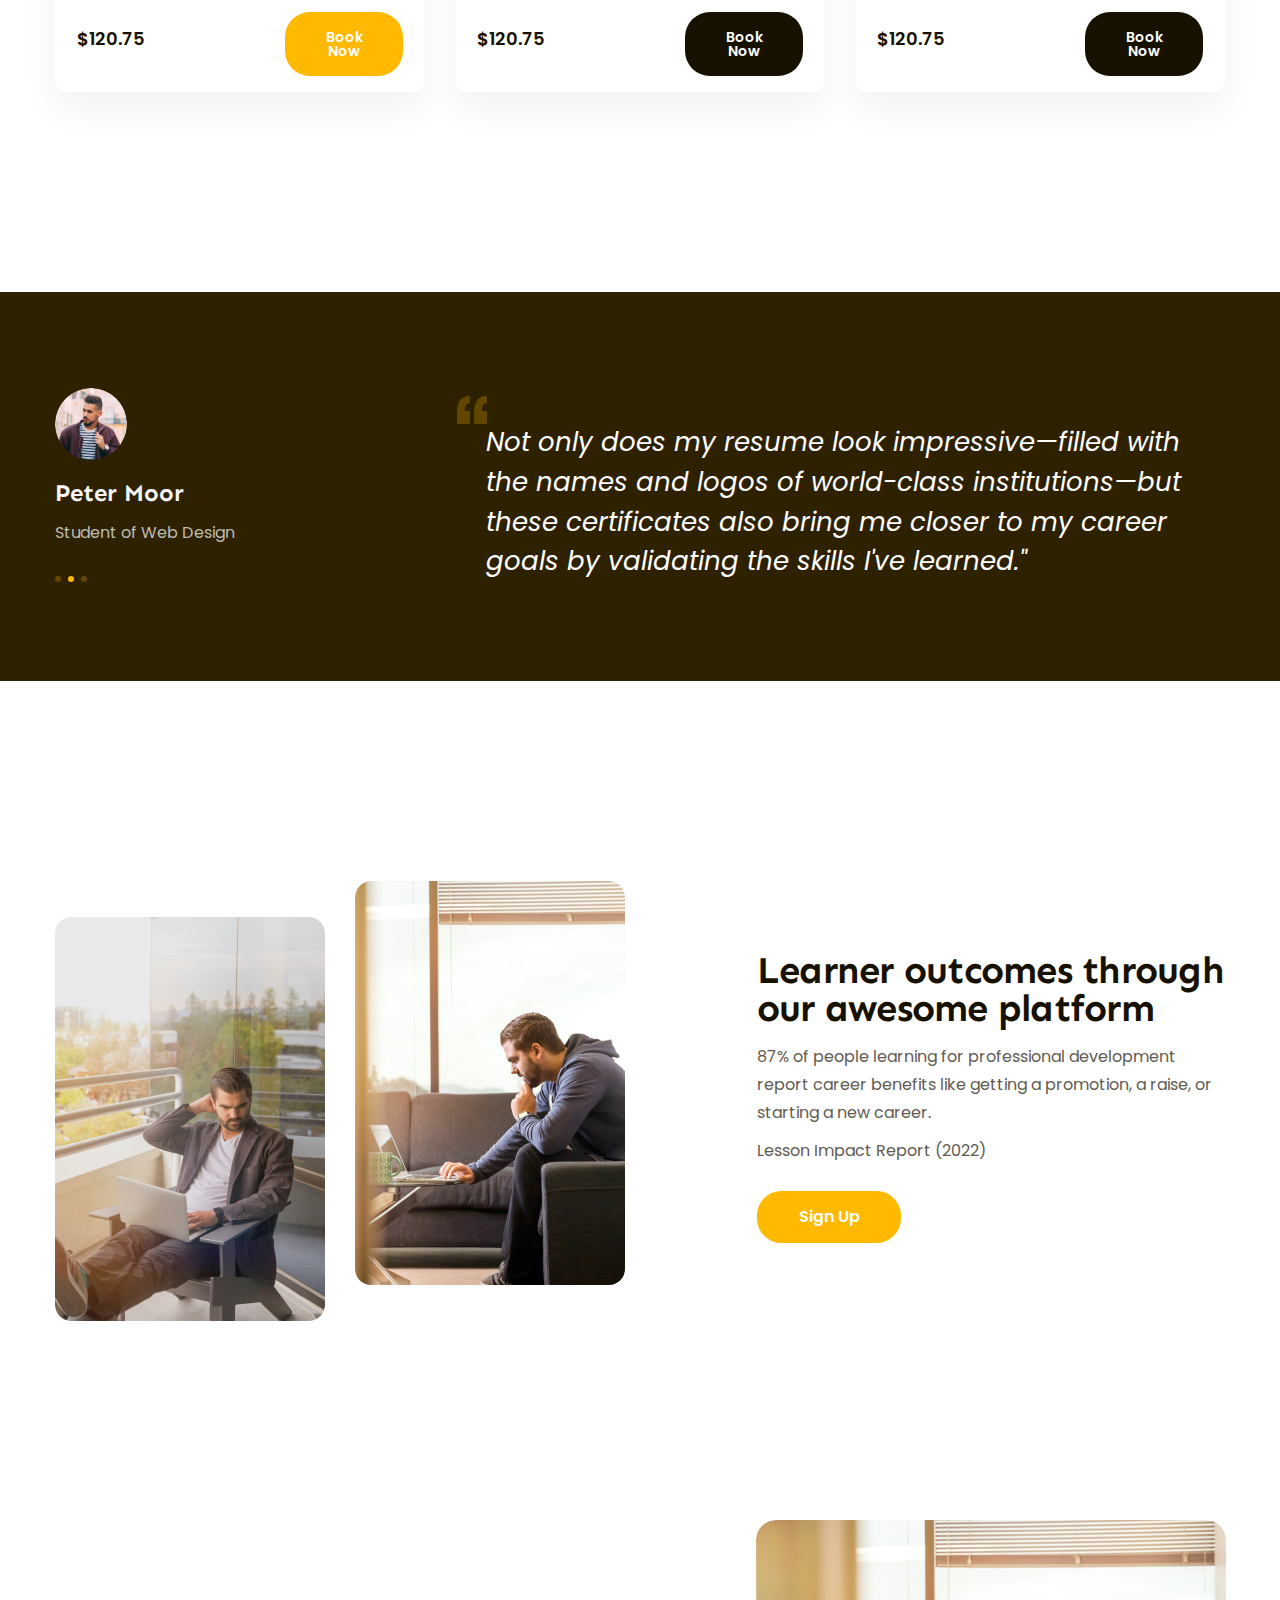
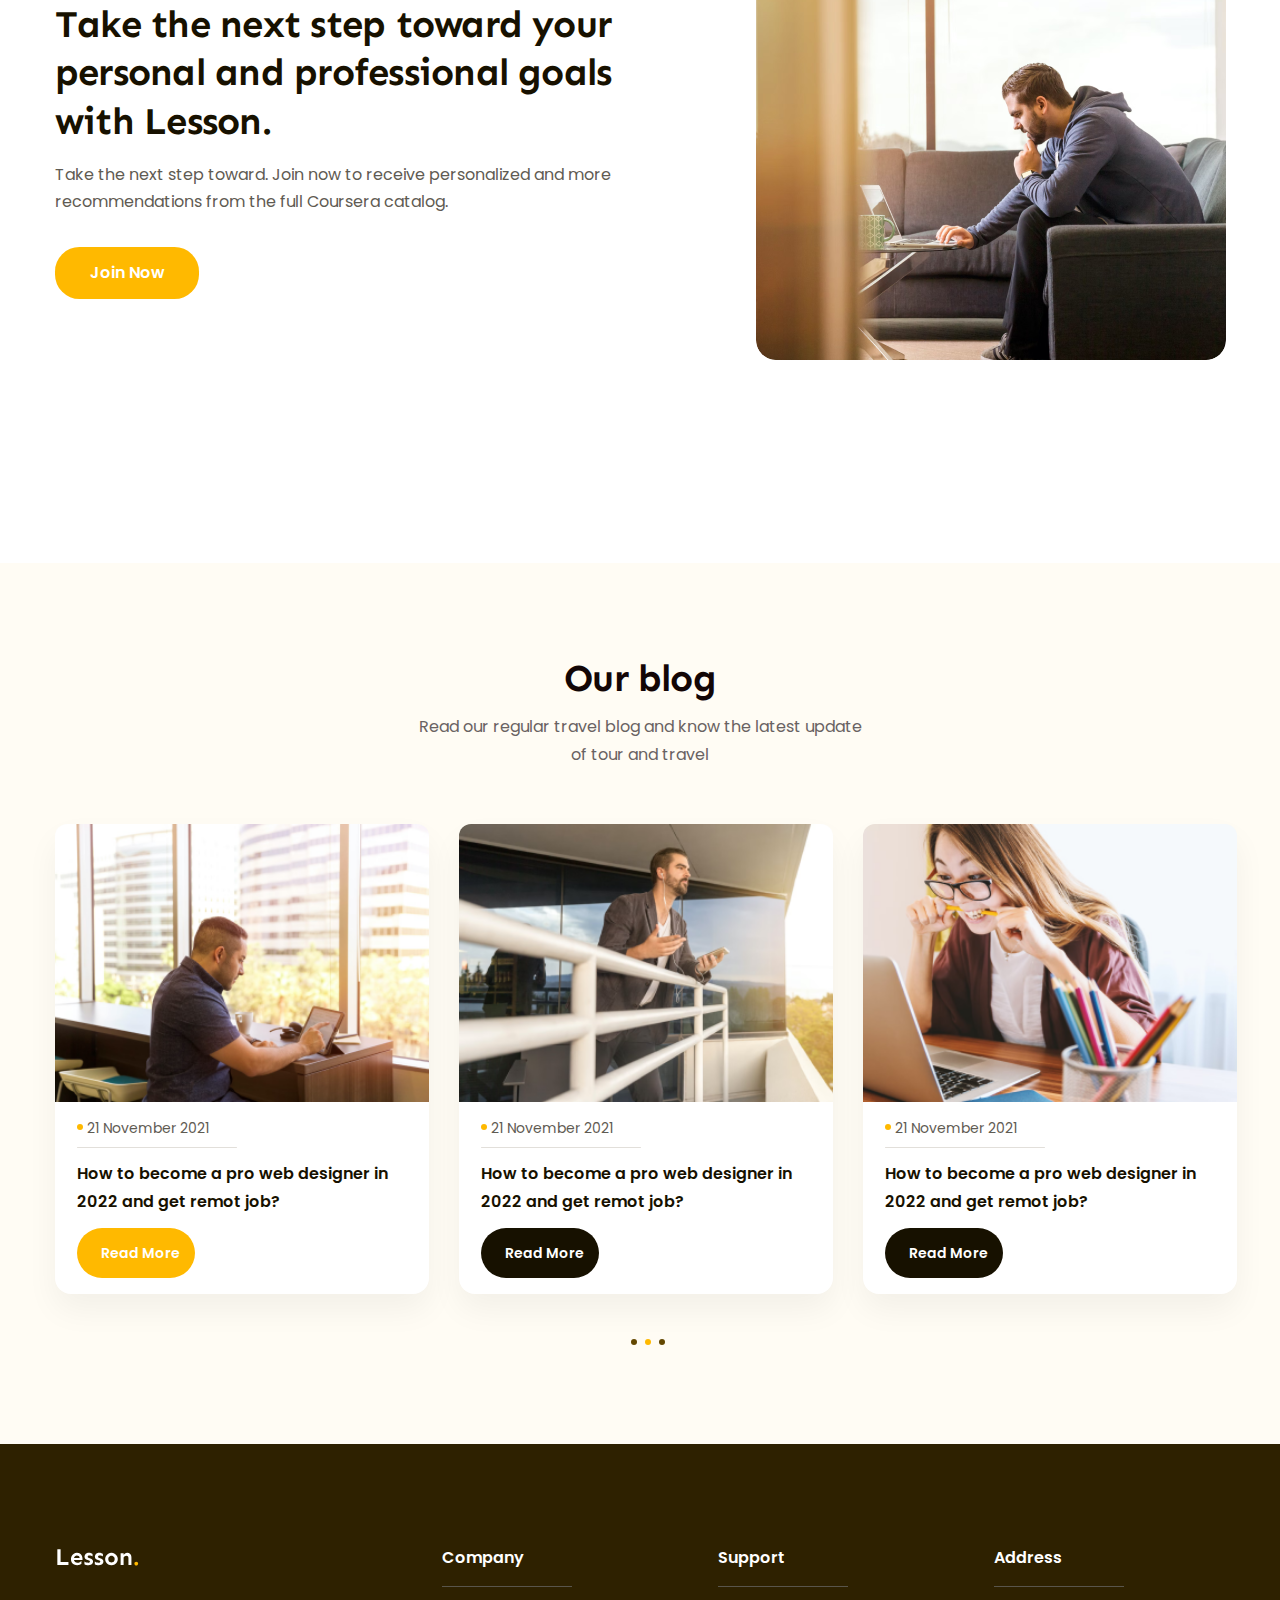
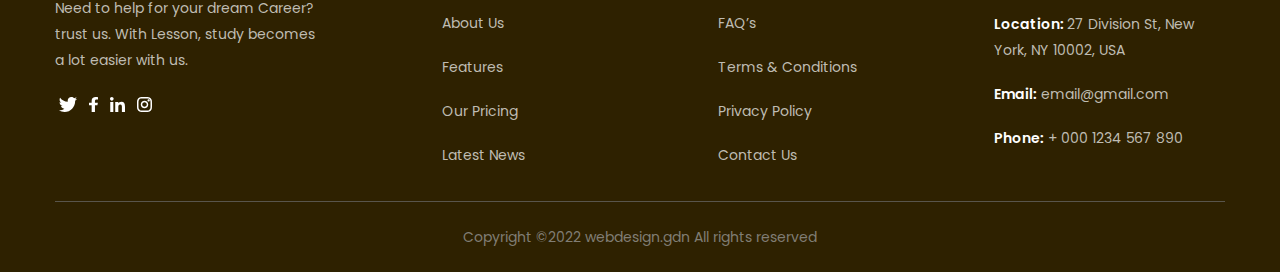
==== commit 071c5eb8: "responsive" ====
--- a/index.html
+++ b/index.html
@@ -7,6 +7,7 @@
         <title>Project 02</title>
         <link rel="stylesheet" href="./assets/css/reset.css" />
         <link rel="stylesheet" href="./assets/css/styles.css" />
+        <link rel="stylesheet" href="./assets/css/responsive.css" />
         <link rel="preconnect" href="https://fonts.googleapis.com" />
         <link rel="preconnect" href="https://fonts.gstatic.com" crossorigin />
         <link
@@ -18,7 +19,23 @@
         <!-- Header -->
         <header class="header fixed">
             <div class="content content-row">
-                <a href="#"><img src="./assets/img/logo.svg" alt="Lesson" /></a>
+                <!-- tablet/mobile header -->
+                <label for="checkbox" class="toggle__menu">
+                    <svg
+                        xmlns="http://www.w3.org/2000/svg"
+                        viewBox="0 0 448 512"
+                    >
+                        <path
+                            fill="CurrentColor"
+                            d="M0 96C0 78.3 14.3 64 32 64l384 0c17.7 0 32 14.3 32 32s-14.3 32-32 32L32 128C14.3 128 0 113.7 0 96zM0 256c0-17.7 14.3-32 32-32l384 0c17.7 0 32 14.3 32 32s-14.3 32-32 32L32 288c-17.7 0-32-14.3-32-32zM448 416c0 17.7-14.3 32-32 32L32 448c-17.7 0-32-14.3-32-32s14.3-32 32-32l384 0c17.7 0 32 14.3 32 32z"
+                        />
+                    </svg>
+                </label>
+
+                <!-- logo -->
+                <a href="#" class="header__logo"
+                    ><img src="./assets/img/logo.svg" alt="Lesson"
+                /></a>
                 <!-- navbar -->
                 <nav class="nav">
                     <ul>
@@ -43,10 +60,56 @@
                 </div>
             </div>
         </header>
+
+        <!-- Header tablet/mobile -->
+        <header class="header__mobile">
+            <input
+                type="checkbox"
+                name=""
+                id="checkbox"
+                class="menu__check"
+                hidden
+            />
+            <!-- menu overlay -->
+            <label for="checkbox" class="menu__overlay"></label>
+
+            <!-- menu drawer -->
+            <div class="menu__drawer">
+                <!-- Logo -->
+                <a href="#">
+                    <img
+                        src="./assets/img/logo.svg"
+                        alt="Besnik"
+                        class="menu__drawer--logo"
+                /></a>
+
+                <!-- navbar -->
+                <nav class="nav">
+                    <ul>
+                        <li>
+                            <a href="#" class="home">Home</a>
+                        </li>
+                        <li>
+                            <a href="#courses">Courses</a>
+                        </li>
+                        <li>
+                            <a href="#pricing">Pricing</a>
+                        </li>
+                        <li>
+                            <a href="#review">Reviews</a>
+                        </li>
+                        <div class="header__line show-on-mobile"></div>
+                        <li>
+                            <a href="" class="show-on-mobile">Sign Up</a>
+                        </li>
+                    </ul>
+                </nav>
+            </div>
+        </header>
         <main>
             <!-- Hero -->
             <div class="hero">
-                <div class="content">
+                <div class="hero__row content">
                     <div class="img-block">
                         <img
                             src="./assets/img/hero-img.jpg"
@@ -146,7 +209,7 @@
                                 Build new skills with new trendy courses and
                                 shine for the next future career.
                             </p>
-                            <div class="courses-arrow">
+                            <div class="courses-arrow hide-on-mobile">
                                 <div class="courses-arrow arrow-left">
                                     <img
                                         src="./assets/img/courses-icon1.svg"
@@ -297,6 +360,23 @@
                                         </div>
                                     </div>
                                 </div>
+                            </div>
+                        </div>
+
+                        <div class="courses-arrow show-on-mobile">
+                            <div class="courses-arrow arrow-left">
+                                <img
+                                    src="./assets/img/courses-icon1.svg"
+                                    alt=""
+                                    class="img-arrow"
+                                />
+                            </div>
+                            <div class="courses-arrow arrow-right">
+                                <img
+                                    src="./assets/img/courses-icon2.svg"
+                                    alt=""
+                                    class="img-arrow"
+                                />
                             </div>
                         </div>
                     </div>
--- a/assets/css/styles.css
+++ b/assets/css/styles.css
@@ -19,6 +19,7 @@
 /* common */
 .content {
     width: 1170px;
+    max-width: calc(100% - 48px);
     margin-left: auto;
     margin-right: auto;
 }
@@ -54,6 +55,10 @@
 /* header */
 .header {
     background: #fffcf4;
+}
+
+.header__mobile {
+    display: none;
 }
 
 .fixed {
@@ -258,6 +263,7 @@
 /* Courses */
 .courses {
 }
+
 .courses-content {
     padding-top: 200px;
 }
@@ -287,6 +293,15 @@
     display: flex;
     margin-left: auto;
     margin-top: -28px;
+    cursor: pointer;
+}
+
+.courses .two {
+    display: none;
+}
+
+.img-arrow {
+    width: 40px;
 }
 
 .courses .arrow-right {
@@ -294,7 +309,8 @@
 }
 
 .courses-list {
-    display: flex;
+    display: grid;
+    grid-template-columns: repeat(3, 1fr);
     margin-top: 55px;
     gap: 30px;
 }
@@ -398,6 +414,7 @@
     font-weight: 400;
     line-height: 1.53; /* 153.846% */
 }
+
 .introduct-img {
     width: 72px;
     height: 72px;
@@ -441,6 +458,7 @@
 
 /* features */
 .features {
+    
 }
 .features-content {
     display: flex;
@@ -585,7 +603,8 @@
 }
 
 .blog-list {
-    display: flex;
+    display: grid;
+    grid-template-columns: repeat(3, 1fr);
     margin-top: 55px;
     gap: 30px;
 }
@@ -681,7 +700,8 @@
 }
 
 .footer-row {
-    display: flex;
+    display: grid;
+    grid-template-columns: repeat(4, 1fr);
     gap: 120px;
 }
 
--- a/assets/css/responsive.css
+++ b/assets/css/responsive.css
@@ -0,0 +1,458 @@
+/* PC */
+@media screen and (min-width: 992px) {
+    .show-on-mobile {
+        display: none;
+    }
+
+    .courses-arrow.show-on-mobile {
+        display: none;
+    }
+}
+/* PC */
+
+/* Tablet && mobile*/
+@media screen and (max-width: 991px) {
+    .header__mobile {
+        display: block;
+    }
+
+    .action {
+        margin-left: auto;
+    }
+
+    .nav {
+        display: none;
+    }
+
+    .header__logo {
+        position: absolute;
+        left: 50%;
+        transform: translateX(-50%);
+    }
+
+    .toggle__menu svg {
+        width: 24px;
+        color: #666;
+        cursor: pointer;
+    }
+
+    .menu__overlay {
+        position: fixed;
+        inset: 0;
+        background: rgba(0, 0, 0, 0.2);
+        z-index: 1;
+        visibility: hidden;
+        opacity: 0;
+        transition: all 0.5s ease;
+    }
+
+    .menu__check:checked + .menu__overlay {
+        visibility: visible;
+        opacity: 1;
+    }
+
+    .menu__drawer {
+        position: fixed;
+        inset: 0 40% 0 0;
+        background: #fff;
+        z-index: 2;
+        padding: 55px;
+        transform: translateX(-100%);
+        transition: all 0.5s ease;
+    }
+
+    .menu__check:checked ~ .menu__drawer {
+        transform: translateX(0);
+    }
+
+    .header__mobile .menu__drawer .nav {
+        display: block;
+        margin-left: -19px;
+        margin-top: 20px;
+    }
+
+    .header__mobile .menu__drawer .nav ul li {
+        padding: 15px 0;
+    }
+
+    .header__mobile .menu__drawer .nav ul li a {
+        color: #000;
+    }
+
+    .hero .img-block {
+        display: none;
+    }
+
+    .hero .info {
+        width: 100%;
+        justify-content: center;
+    }
+
+    .hero__row.content {
+        justify-content: center;
+    }
+
+    .hero .sub-title {
+        justify-content: center;
+        text-align: center;
+    }
+
+    .hero .desc {
+        justify-content: center;
+        text-align: center;
+    }
+
+    .hero-btn {
+        margin-left: 55px;
+    }
+
+    .hero .subcri-title {
+        margin-left: 160px;
+    }
+
+    .hero-value {
+        margin-left: 75px;
+        margin-top: 20px;
+    }
+
+    .courses {
+    }
+
+    .courses .courses-arrow {
+        margin-left: auto;
+        gap: 10px;
+    }
+
+    .courses-list {
+        grid-template-columns: 345px 345px;
+        justify-content: center;
+    }
+
+    .features-content {
+        flex-direction: column;
+    }
+
+    .features-img {
+        display: none;
+    }
+
+    .features-img {
+    }
+
+    .features-info {
+        width: 100%;
+        margin-left: 10px;
+        margin-top: -130px;
+    }
+
+    .features-sub {
+        text-align: center;
+    }
+
+    .features-desc {
+        text-align: center;
+        margin-left: 5px;
+    }
+
+    .features-title {
+        margin-left: 133px;
+    }
+
+    .features-btn {
+        margin-left: 162px;
+    }
+
+    .cta {
+        margin-top: 100px;
+    }
+
+    .cta-info {
+        width: 100%;
+        text-align: center;
+    }
+
+    .cta-sub {
+        width: 90%;
+        margin-left: 37px;
+    }
+
+    .cta-desc {
+        margin-left: 80px;
+    }
+
+    .cta-img {
+        display: none;
+    }
+
+    .blog-list {
+        /* width: 768px; */
+        grid-template-columns: 340px 340px;
+    }
+
+    .blog-question {
+        width: 95%;
+        font-size: 1.5rem;
+    }
+
+    .footer-row {
+        /* width: 768px; */
+        grid-template-columns: 1fr 1fr;
+        margin-left: 60px;
+    }
+
+    .footer-diving-line {
+        width: 100%;
+    }
+
+    .copyright {
+        /* margin-left: -420px; */
+    }
+
+    .header-blog {
+        /* margin-left: -400px; */
+    }
+
+    .blog-dot {
+        margin-left: 47%;
+    }
+
+    .introduct-name {
+        font-size: 2rem;
+    }
+
+    .introduct-desc {
+        font-size: 1.2rem;
+    }
+
+    .quote-desc {
+        font-size: 2.4rem;
+    }
+}
+/* Tablet && mobile*/
+
+/* Tablet */
+@media screen and (min-width: 768px) and (max-width: 991px) {
+    .show-on-mobile {
+        display: none;
+    }
+
+    .courses-arrow.show-on-mobile {
+        display: none;
+    }
+}
+/* Tablet */
+
+/* Mobile */
+@media screen and (max-width: 767px) {
+    .content {
+        max-width: calc(100%-20px);
+    }
+
+    .action {
+        display: none;
+    }
+
+    .menu__drawer {
+        inset: 0 25% 0 0;
+    }
+
+    .header__line {
+        display: block;
+        height: 1px;
+        background: #706e6e;
+        margin-left: 20px;
+        margin-top: 15px;
+    }
+
+    .hero .sub-title {
+        width: 320px;
+        font-size: 4rem;
+        margin-left: -90px;
+        margin-top: -80px;
+    }
+
+    .hero .desc {
+        width: 320px;
+        font-size: 1.6rem;
+        margin-left: -88px;
+    }
+
+    .hero-btn {
+        margin-left: -88px;
+    }
+
+    .hero-btn .btn-hero {
+        min-width: 130px;
+        padding: 17px 20px;
+        font-size: 1.5rem;
+    }
+
+    .hero-watch .title {
+        font-size: 1.5rem;
+    }
+
+    .hero .subcri-title {
+        font-size: 1.5rem;
+        width: 61%;
+        margin-left: 0px;
+    }
+
+    .hero-value {
+        margin-left: -84px;
+    }
+
+    .value-row .value {
+        font-size: 3.8rem;
+    }
+
+    .value-row .subcrition {
+        margin-top: 18px;
+        font-size: 1.5rem;
+    }
+
+    .courses .courses-title {
+        font-size: 3.4rem;
+        margin-top: -100px;
+    }
+
+    .courses .courses-desc {
+        font-size: 1.5rem;
+    }
+
+    .courses-arrow.hide-on-mobile {
+        display: none;
+    }
+
+    .courses-arrow.show-on-mobile {
+        gap: 10px;
+        margin-top: 50px;
+        justify-content: center;
+        margin-right: 140px;
+    }
+
+    .courses-arrow.show-on-mobile .arrow-right {
+        margin-left: 0;
+    }
+
+    .img-arrow {
+        width: 35px;
+    }
+
+    .courses-list {
+        grid-template-columns: 1fr;
+    }
+
+    .testimonial {
+        position: relative;
+        margin-top: 100px;
+    }
+
+    .testimonial-introduct {
+        position: absolute;
+    }
+
+    .introduct-img {
+        position: absolute;
+        top: -80px;
+        width: 55px;
+        height: 55px;
+    }
+
+    .introduct-name {
+        position: absolute;
+        top: -95px;
+        left: 70px;
+        font-size: 1.8rem;
+        white-space: nowrap;
+    }
+
+    .introduct-desc {
+        position: absolute;
+        top: -75px;
+        left: 70px;
+        font-size: 1.3rem;
+        white-space: nowrap;
+    }
+
+    .introduct-quote {
+        width: 100%;
+    }
+
+    .introduct-icon {
+        display: flex;
+        gap: 5px;
+        position: absolute;
+        bottom: -220px;
+        left: 170px;
+    }
+
+    .quote-img {
+        left: -77px;
+    }
+
+    .quote-desc {
+        margin-left: -40px;
+        font-size: 1.6rem;
+    }
+
+    .features {
+        margin-top: -30px;
+    }
+
+    .features-sub {
+        font-size: 3.4rem;
+        margin-left: -120px;
+        width: 350px;
+    }
+
+    .features-desc {
+        font-size: 1.6rem;
+        width: 340px;
+        margin-left: -113px;
+    }
+
+    .features-title {
+        margin-left: -55px;
+    }
+
+    .features-btn {
+        margin-left: -10px;
+    }
+
+    .cta-sub {
+        font-size: 3.4rem;
+        width: 350px;
+        margin-left: 7px;
+    }
+
+    .cta-desc {
+        font-size: 1.5rem;
+        width: 350px;
+        margin-left: 8px;
+    }
+
+    .blog-sub {
+        font-size: 3.4rem;
+    }
+
+    .blog-desc {
+        font-size: 1.5rem;
+        width: 350px;
+    }
+
+    .blog-list {
+        grid-template-columns: 1fr;
+    }
+
+    .blog-dot {
+        margin-left: 45%;
+    }
+
+    .footer-row {
+        grid-template-columns: 1fr;
+        gap: 80px;
+    }
+}
+/* Mobile */
+
+/*  */
